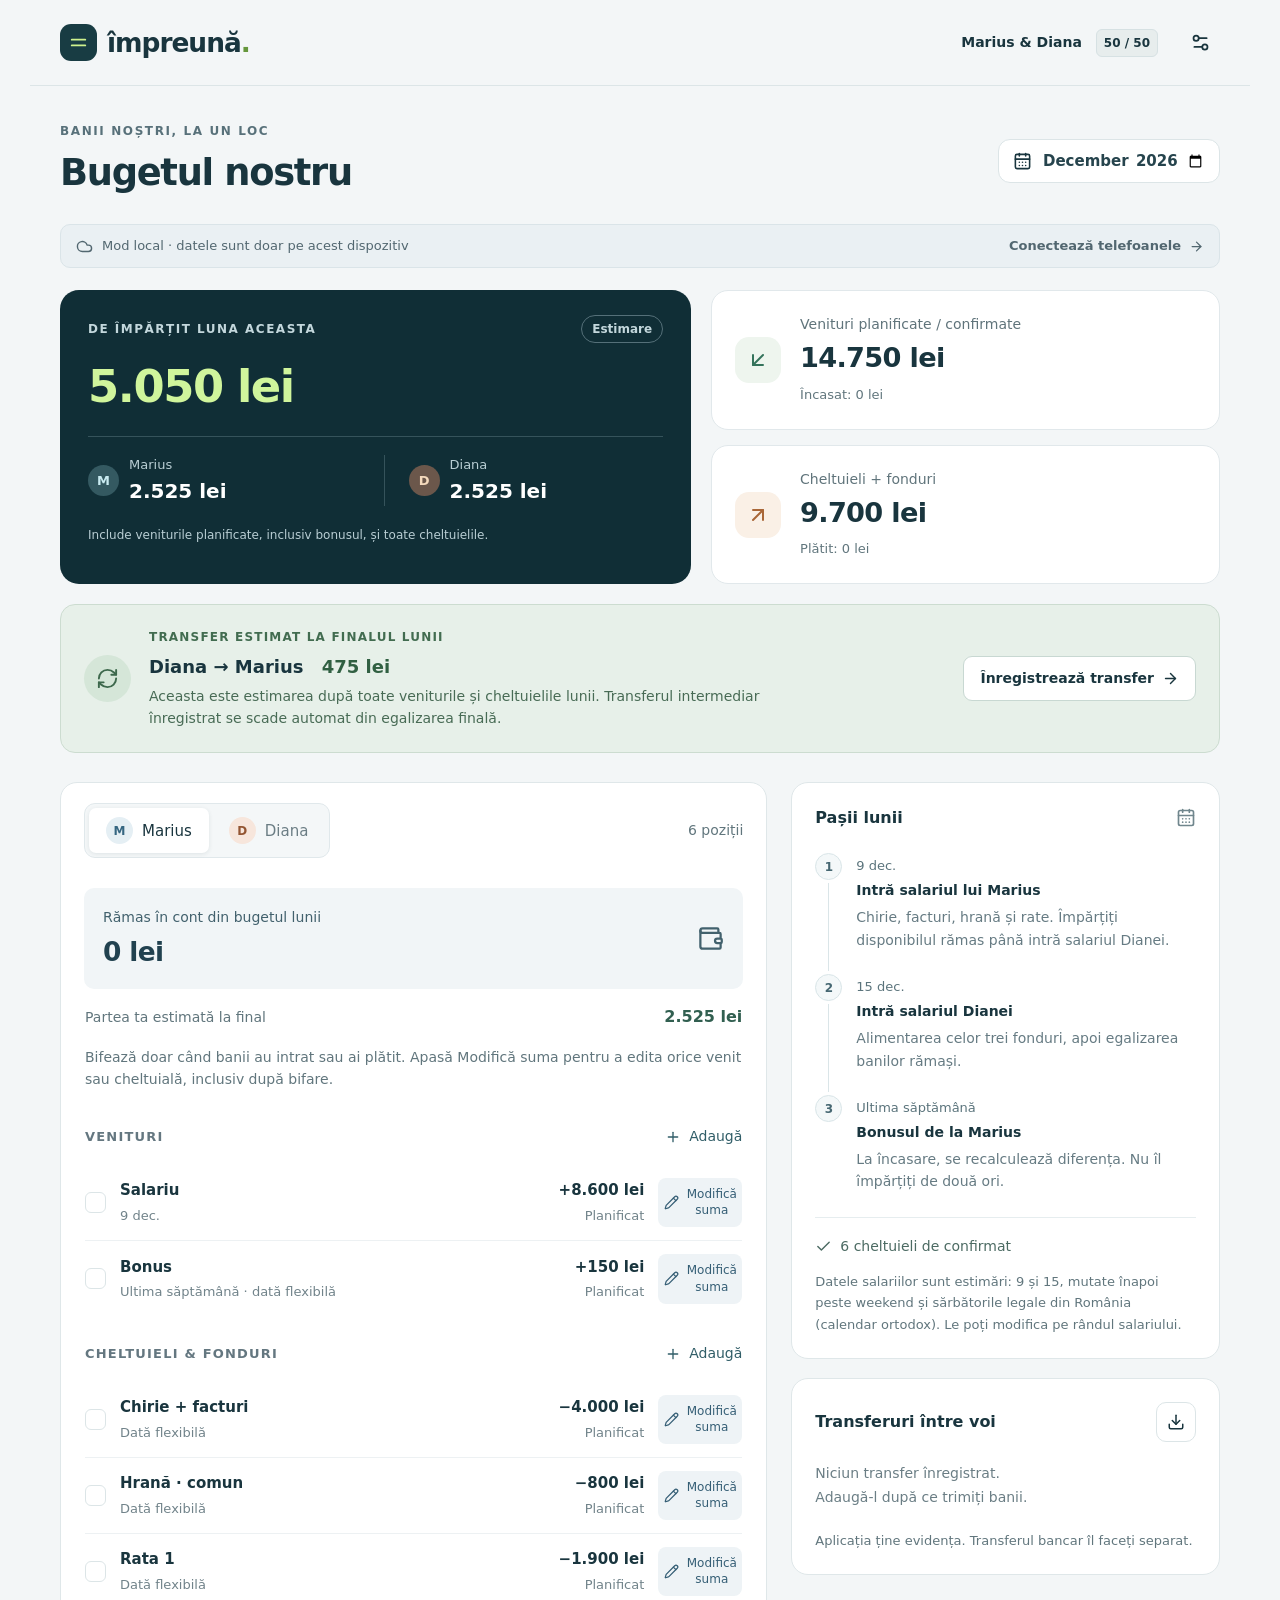
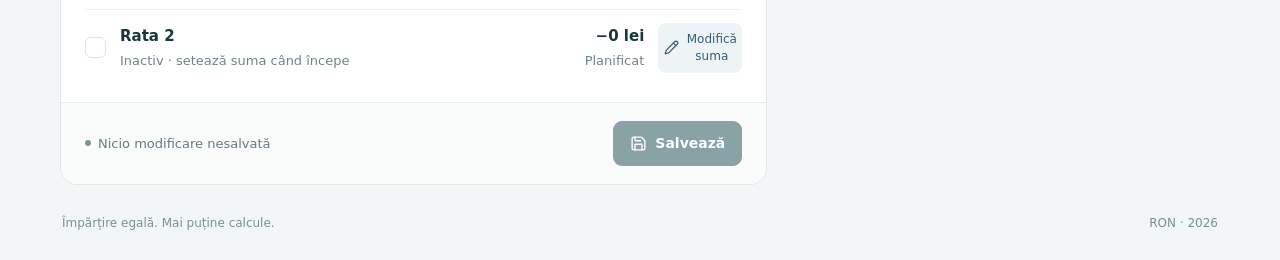
==== index.html @ 75bb3e3a "Publish calculator venituri" ====
<!doctype html><html lang="ro"><head><meta charset="UTF-8"><meta name="viewport" content="width=device-width, initial-scale=1, viewport-fit=cover"><meta name="theme-color" content="#102e36"><meta name="description" content="Bugetul comun al lui Marius și Diana. Venituri, cheltuieli și împărțire egală."><link rel="manifest" href="./manifest.webmanifest"><link rel="icon" href="./icon.svg"><title>Împreună · Marius & Diana</title>  <script type="module" crossorigin src="./assets/index-C-aWPoFi.js"></script>
  <link rel="stylesheet" crossorigin href="./assets/index-ujtA_00R.css">
</head><body><div id="root"></div><script src="./config.js"></script></body></html>
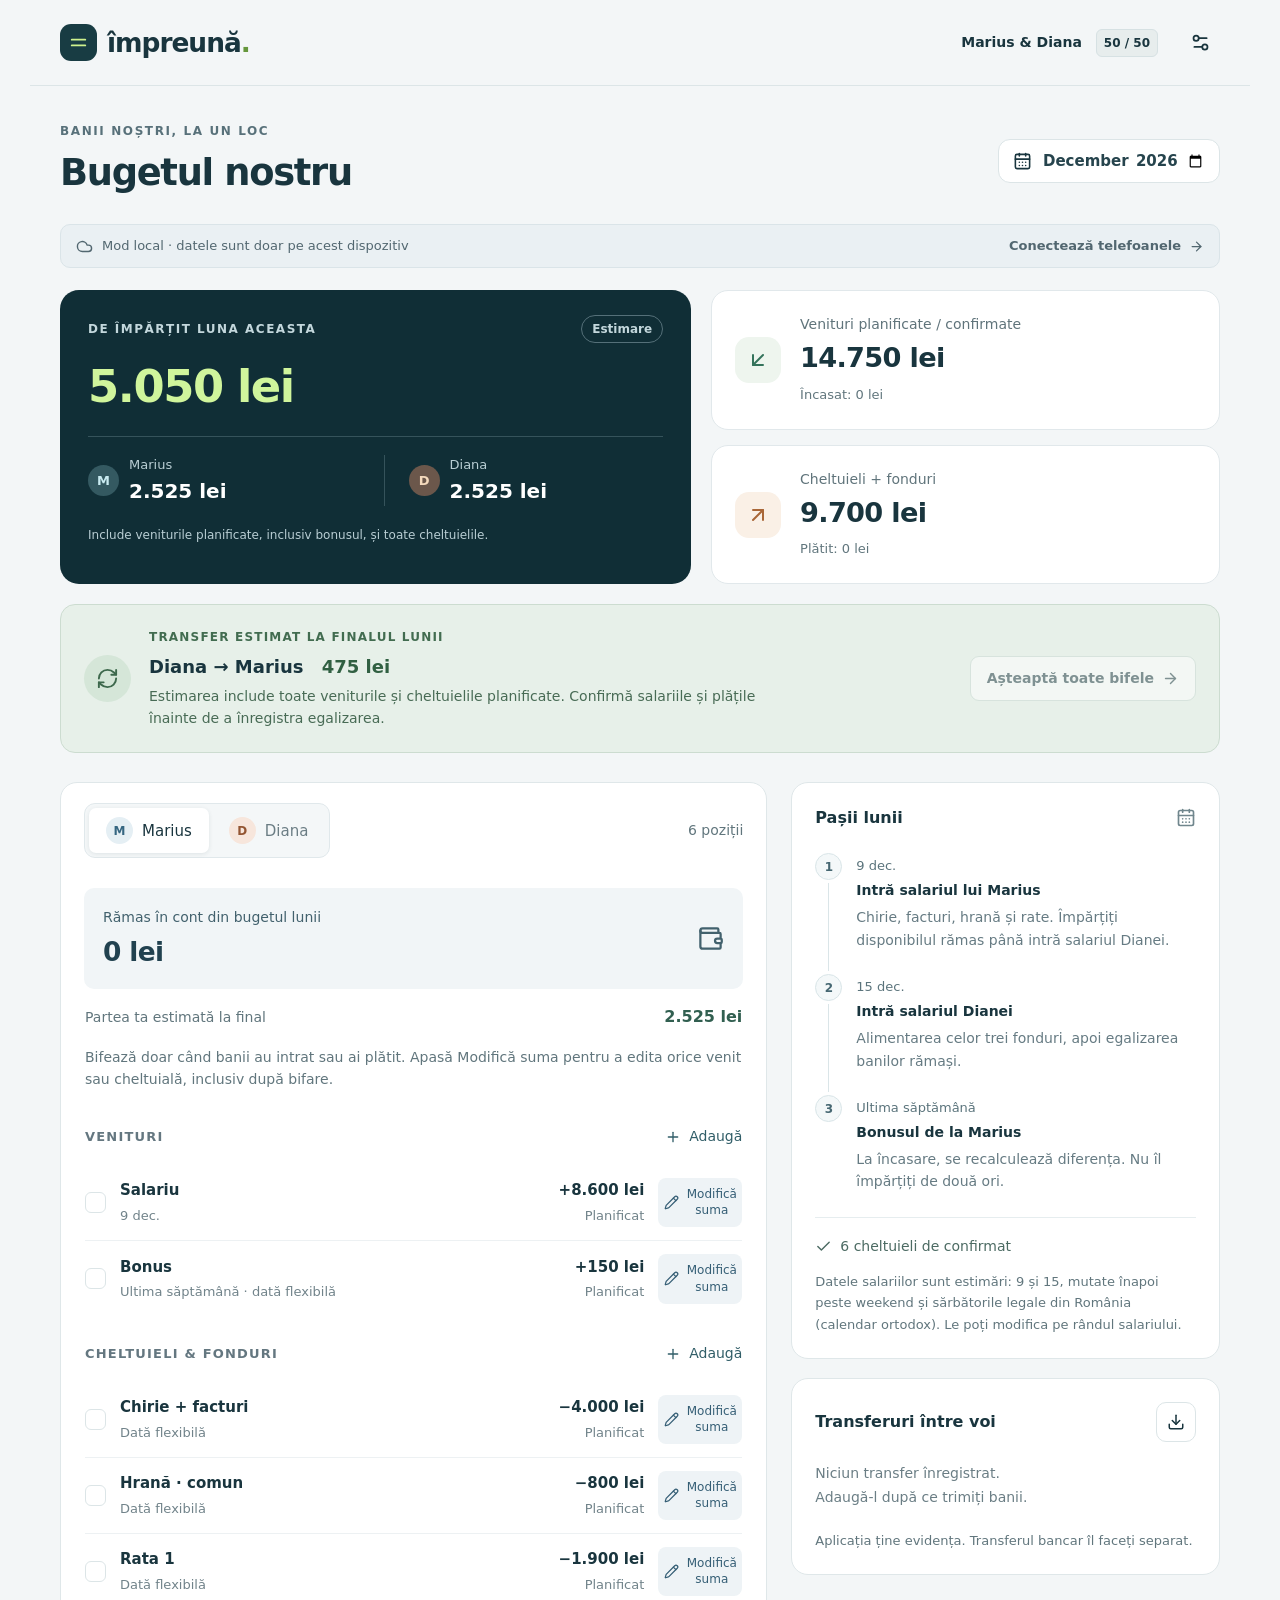
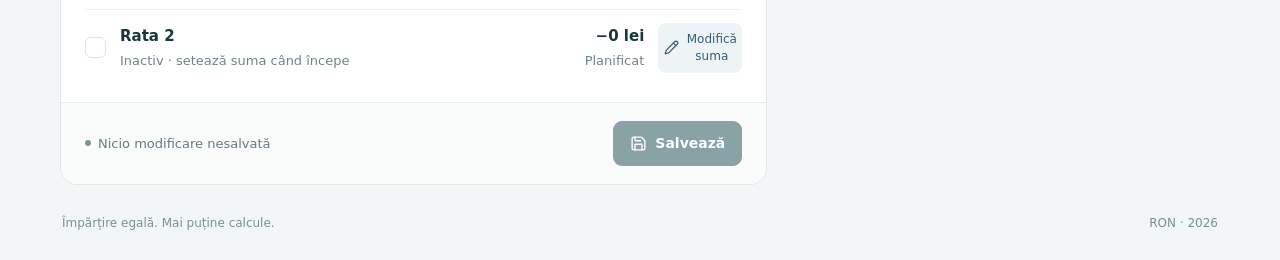
==== commit bf1ecaf6: "Clarify interim and final budget transfers" ====
--- a/index.html
+++ b/index.html
@@ -1,3 +1,3 @@
-<!doctype html><html lang="ro"><head><meta charset="UTF-8"><meta name="viewport" content="width=device-width, initial-scale=1, viewport-fit=cover"><meta name="theme-color" content="#102e36"><meta name="description" content="Bugetul comun al lui Marius și Diana. Venituri, cheltuieli și împărțire egală."><link rel="manifest" href="./manifest.webmanifest"><link rel="icon" href="./icon.svg"><title>Împreună · Marius & Diana</title>  <script type="module" crossorigin src="./assets/index-C-aWPoFi.js"></script>
+<!doctype html><html lang="ro"><head><meta charset="UTF-8"><meta name="viewport" content="width=device-width, initial-scale=1, viewport-fit=cover"><meta name="theme-color" content="#102e36"><meta name="description" content="Bugetul comun al lui Marius și Diana. Venituri, cheltuieli și împărțire egală."><link rel="manifest" href="./manifest.webmanifest"><link rel="icon" href="./icon.svg"><title>Împreună · Marius & Diana</title>  <script type="module" crossorigin src="./assets/index-J2bnWO4s.js"></script>
   <link rel="stylesheet" crossorigin href="./assets/index-ujtA_00R.css">
 </head><body><div id="root"></div><script src="./config.js"></script></body></html>
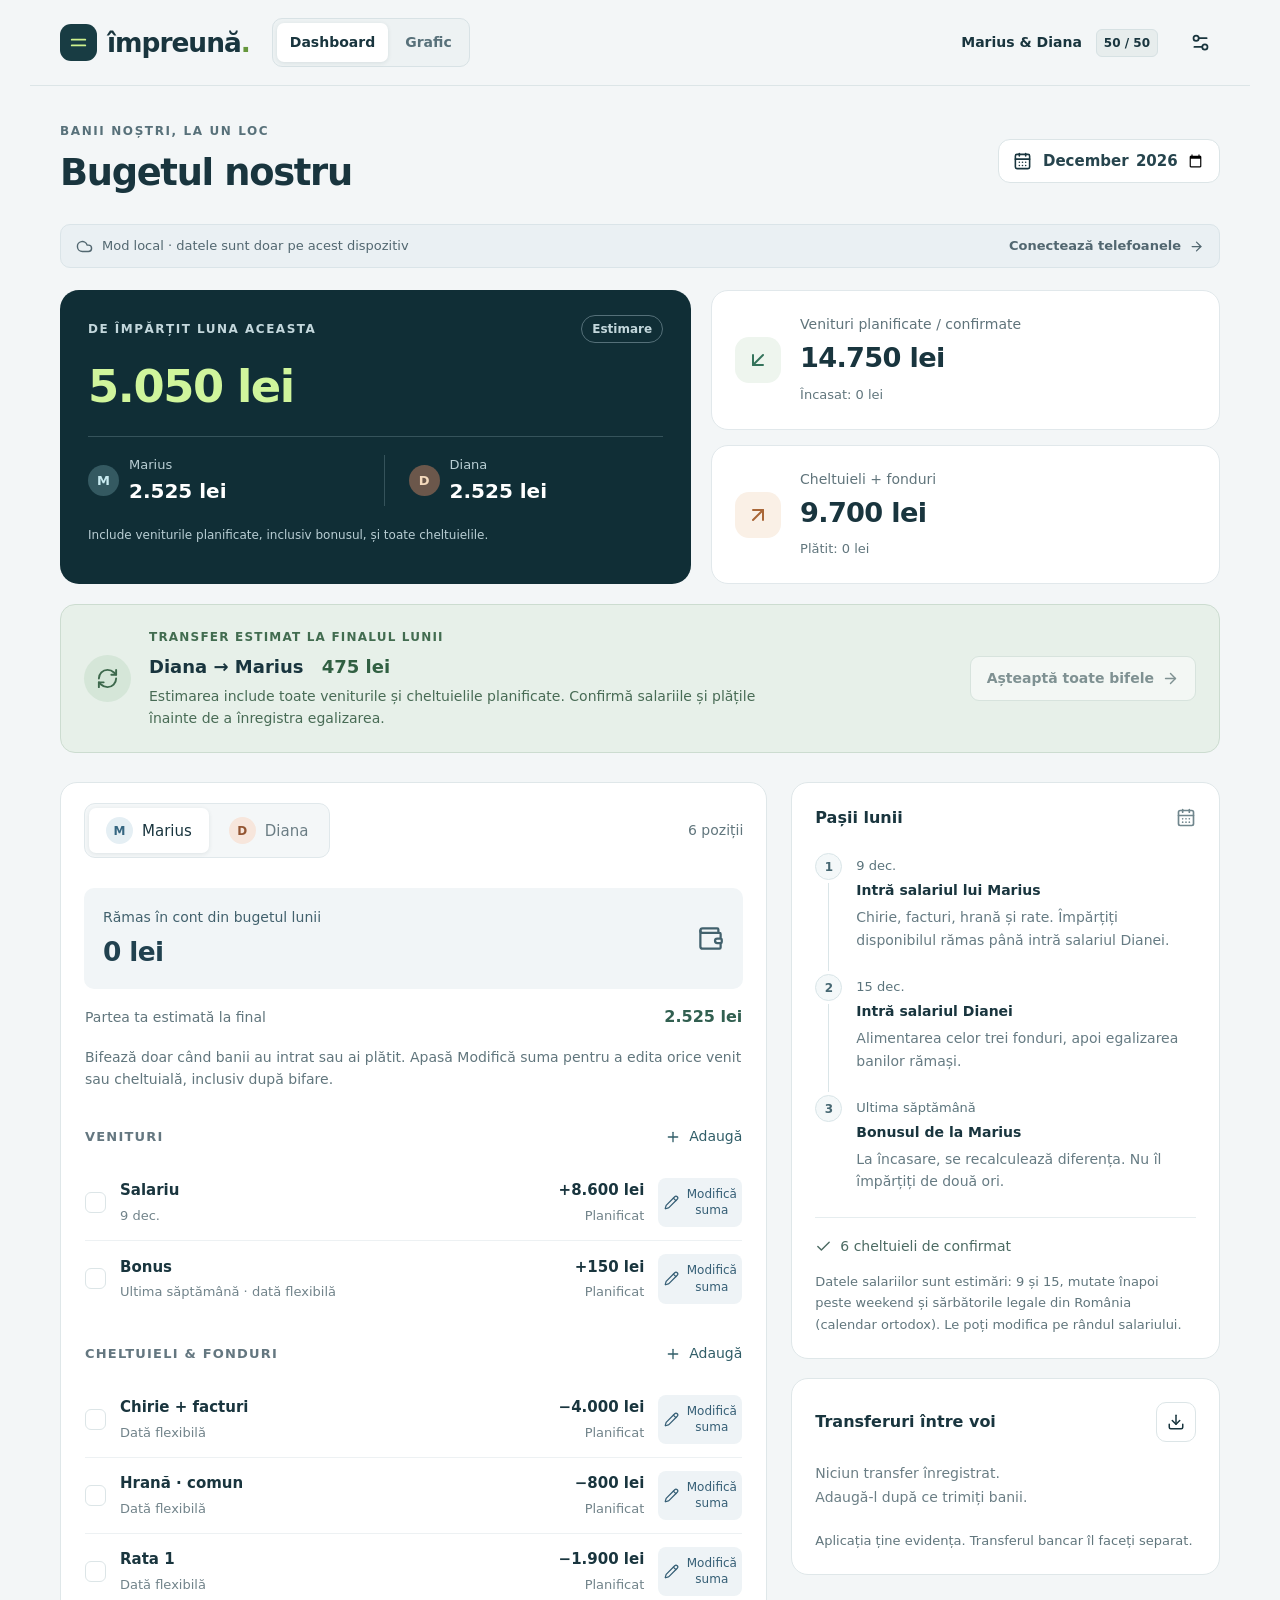
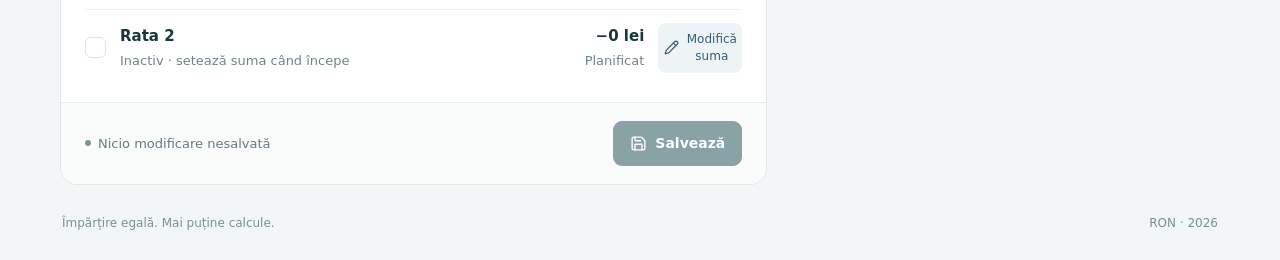
==== commit 29775a5c: "Add budget evolution chart" ====
--- a/index.html
+++ b/index.html
@@ -1,3 +1,3 @@
-<!doctype html><html lang="ro"><head><meta charset="UTF-8"><meta name="viewport" content="width=device-width, initial-scale=1, viewport-fit=cover"><meta name="theme-color" content="#102e36"><meta name="description" content="Bugetul comun al lui Marius și Diana. Venituri, cheltuieli și împărțire egală."><link rel="manifest" href="./manifest.webmanifest"><link rel="icon" href="./icon.svg"><title>Împreună · Marius & Diana</title>  <script type="module" crossorigin src="./assets/index-J2bnWO4s.js"></script>
-  <link rel="stylesheet" crossorigin href="./assets/index-ujtA_00R.css">
+<!doctype html><html lang="ro"><head><meta charset="UTF-8"><meta name="viewport" content="width=device-width, initial-scale=1, viewport-fit=cover"><meta name="theme-color" content="#102e36"><meta name="description" content="Bugetul comun al lui Marius și Diana. Venituri, cheltuieli și împărțire egală."><link rel="manifest" href="./manifest.webmanifest"><link rel="icon" href="./icon.svg"><title>Împreună · Marius & Diana</title>  <script type="module" crossorigin src="./assets/index-CLnTbgPr.js"></script>
+  <link rel="stylesheet" crossorigin href="./assets/index-DrSIWVCV.css">
 </head><body><div id="root"></div><script src="./config.js"></script></body></html>
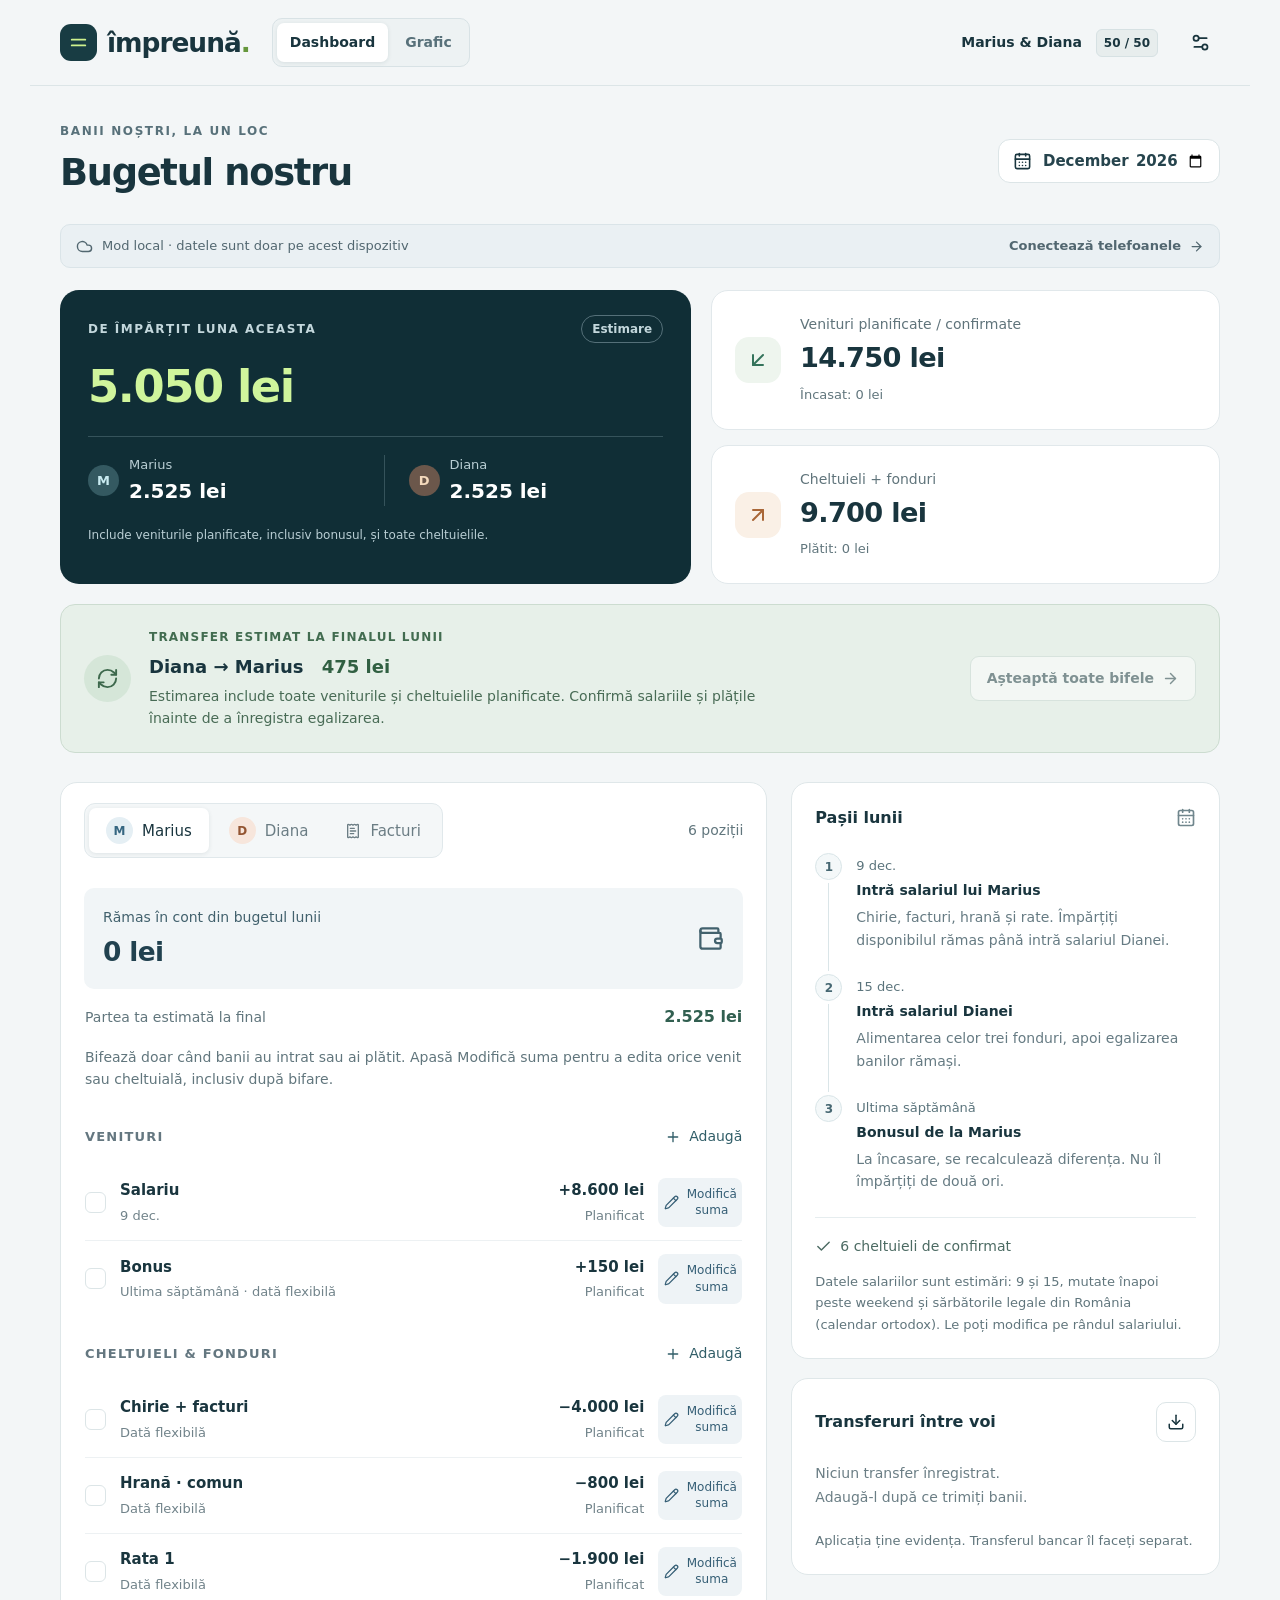
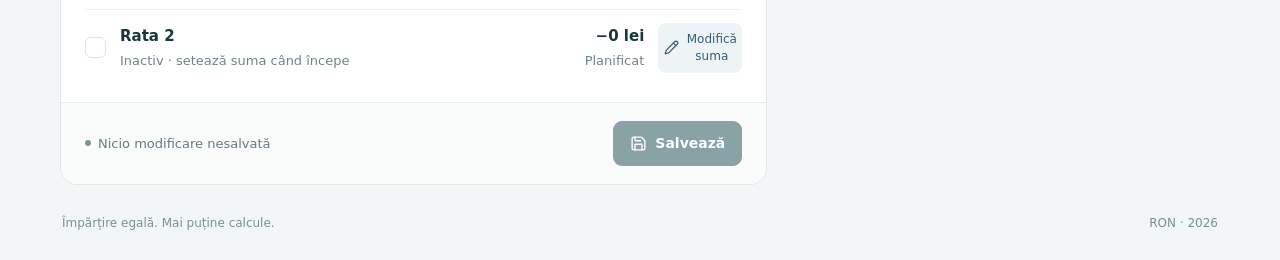
==== commit daed68b4: "Add Facturi tab with current provider balances" ====
--- a/index.html
+++ b/index.html
@@ -1,3 +1,3 @@
-<!doctype html><html lang="ro"><head><meta charset="UTF-8"><meta name="viewport" content="width=device-width, initial-scale=1, viewport-fit=cover"><meta name="theme-color" content="#102e36"><meta name="description" content="Bugetul comun al lui Marius și Diana. Venituri, cheltuieli și împărțire egală."><link rel="manifest" href="./manifest.webmanifest"><link rel="icon" href="./icon.svg"><title>Împreună · Marius & Diana</title>  <script type="module" crossorigin src="./assets/index-CLnTbgPr.js"></script>
-  <link rel="stylesheet" crossorigin href="./assets/index-DrSIWVCV.css">
+<!doctype html><html lang="ro"><head><meta charset="UTF-8"><meta name="viewport" content="width=device-width, initial-scale=1, viewport-fit=cover"><meta name="theme-color" content="#102e36"><meta name="description" content="Bugetul comun al lui Marius și Diana. Venituri, cheltuieli și împărțire egală."><link rel="manifest" href="./manifest.webmanifest"><link rel="icon" href="./icon.svg"><title>Împreună · Marius & Diana</title>  <script type="module" crossorigin src="./assets/index-Y1M0Dpu_.js"></script>
+  <link rel="stylesheet" crossorigin href="./assets/index-BG3McjV1.css">
 </head><body><div id="root"></div><script src="./config.js"></script></body></html>
